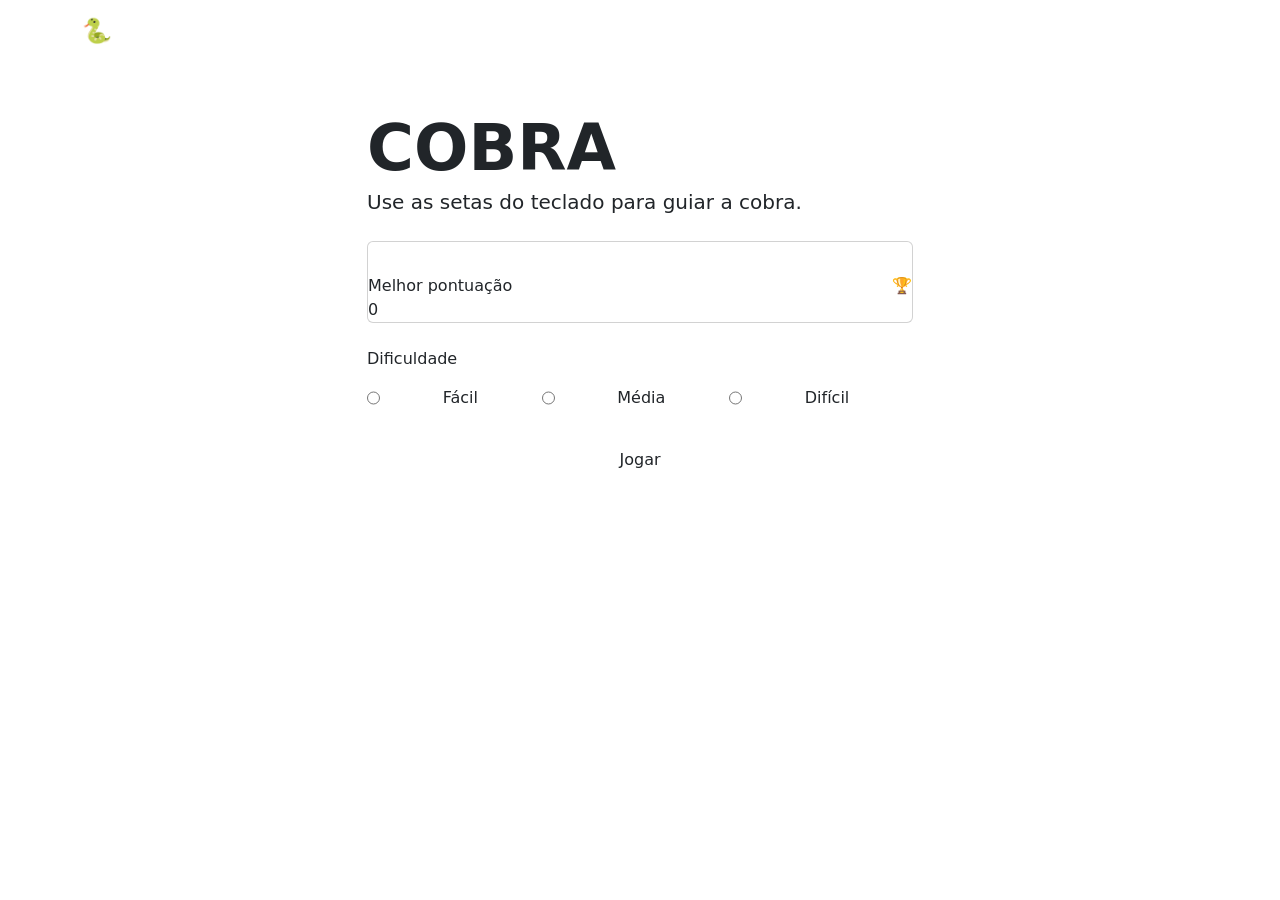
==== index.html @ 400e7e05 "first commit" ====
<!DOCTYPE html>
<html lang="en">

<head>
    <meta charset="UTF-8">
    <meta name="viewport" content="width=device-width, initial-scale=1.0">
    <title>jogo da Cobra</title>
    <link rel="stylesheet" href="index.css">
    <link rel="stylesheet" href="https://cdn.jsdelivr.net/npm/bootstrap@5.3.8/dist/css/bootstrap.min.css">
</head>

<body>
    <header>
        <nav class="navbar navbar-dark">
            <div class="container">
                <span class=" navbar-brand fw-bold fs-4">🐍 Jogo da Cobra</span>
                <span class="navbar-text" id="navbar-recorde">recorde: 0 </span>
            </div>
        </nav>
    </header>
    <main class="container py-5">
        <div class="row justify-content-center">
            <div class="col-12 col-md-8 col-lg-6">
                <div class="titulo-bloco mb-4">
                    <hi class="display-3 fw-bold titulo-jogo">COBRA</hi>
                    <p class="lead subtitulo">Use as setas do teclado para guiar a cobra.</p>
                </div>
                <div class="card card-recorde mb-4">
                    <div class="card-body py-3"></div>
                    <div class="row align-item-center">
                        <div class="col">
                            <span class="label-card">Melhor pontuação</span>
                            <div class="valor-recorde" id="recorde-display">0</div>
                        </div>
                        <div class="col-auto">
                            <span class="icone-trofel">🏆</span>
                        </div>
                    </div>
                </div>

                <div class="mb-4">
                    <p class="label-secao mb-2">Dificuldade</p>
                    <div class="btn-group w-100" role="group">
                        <input type="radio" class="bnt-check" name="dificuldade" id="facil" value="200">
                        <label class="btn btn-outline-dif" for="facil">Fácil</label>

                         <input type="radio" class="bnt-check" name="dificuldade" id="facil" value="200">
                        <label class="btn btn-outline-dif" for="media">Média</label>

                         <input type="radio" class="bnt-check" name="dificuldade" id="facil" value="200">
                        <label class="btn btn-outline-dif" for="dificil">Difícil</label>

                    </div>
                </div>

                <a href="jogo.html" class="btn btn-jogar w-100 mb-3" id="btn-jogar">
                    Jogar
                </a>

            </div>
        </div>
    </main>
</body>

</html>
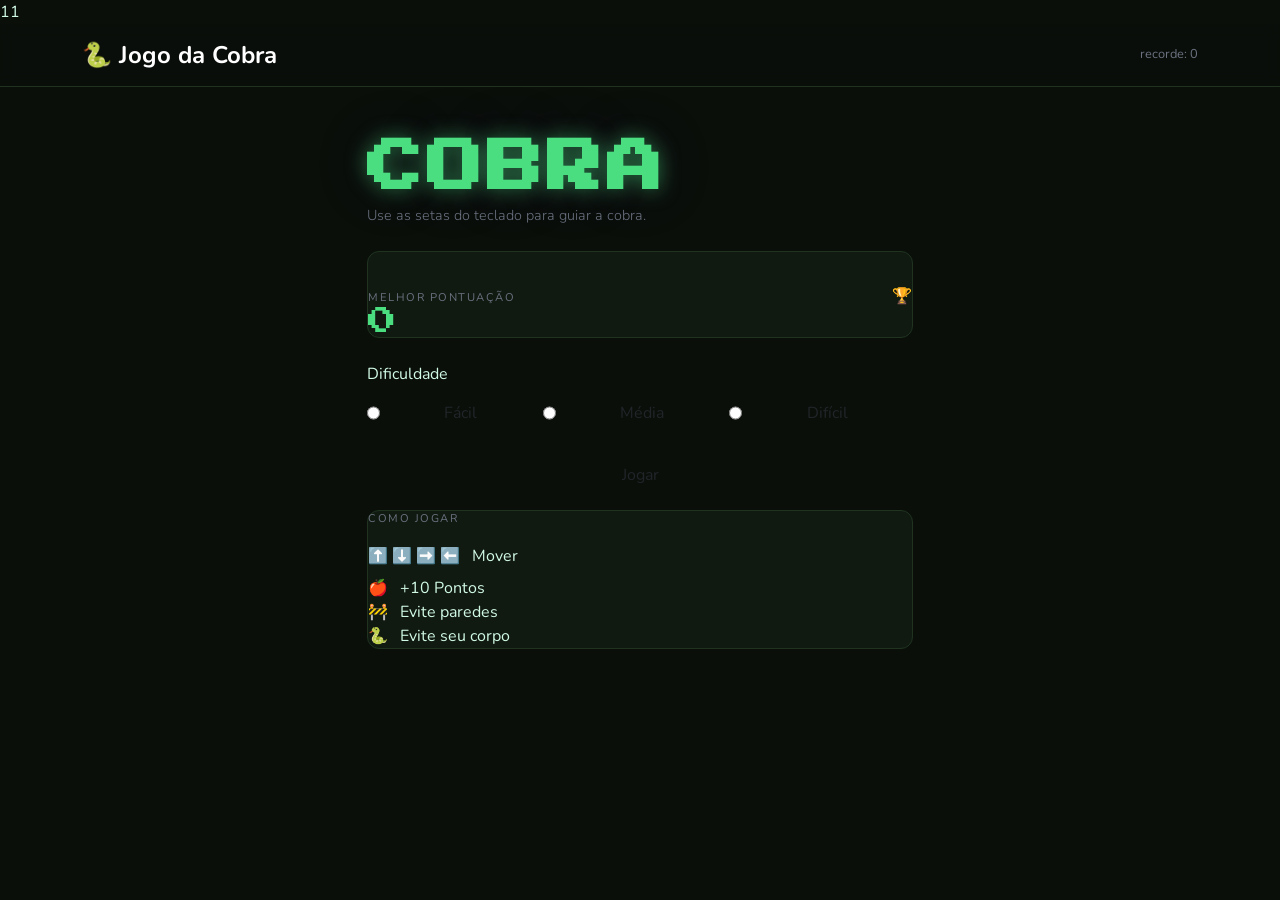
==== commit 37a7dbc4: "atualização" ====
--- a/index.html
+++ b/index.html
@@ -5,12 +5,12 @@
     <meta charset="UTF-8">
     <meta name="viewport" content="width=device-width, initial-scale=1.0">
     <title>jogo da Cobra</title>
+    <link rel="stylesheet" href="https://cdn.jsdelivr.net/npm/bootstrap@5.3.8/dist/css/bootstrap.min.css">
     <link rel="stylesheet" href="index.css">
-    <link rel="stylesheet" href="https://cdn.jsdelivr.net/npm/bootstrap@5.3.8/dist/css/bootstrap.min.css">
 </head>
 
 <body>
-    <header>
+    <header>11
         <nav class="navbar navbar-dark">
             <div class="container">
                 <span class=" navbar-brand fw-bold fs-4">🐍 Jogo da Cobra</span>
@@ -44,10 +44,10 @@
                         <input type="radio" class="bnt-check" name="dificuldade" id="facil" value="200">
                         <label class="btn btn-outline-dif" for="facil">Fácil</label>
 
-                         <input type="radio" class="bnt-check" name="dificuldade" id="facil" value="200">
+                        <input type="radio" class="bnt-check" name="dificuldade" id="facil" value="200">
                         <label class="btn btn-outline-dif" for="media">Média</label>
 
-                         <input type="radio" class="bnt-check" name="dificuldade" id="facil" value="200">
+                        <input type="radio" class="bnt-check" name="dificuldade" id="facil" value="200">
                         <label class="btn btn-outline-dif" for="dificil">Difícil</label>
 
                     </div>
@@ -57,9 +57,44 @@
                     Jogar
                 </a>
 
+                <div class="card card-instrucoes">
+                    <p class="label-card mb-3">Como jogar</p>
+                    <div class="row g-2 text-start">
+                        <div class="col-6">
+                            <div class="instrucao-item">⬆️ ⬇️ ➡️ ⬅️ &nbsp; Mover</div>
+                        </div>
+                        <div>
+                            <div class="col-6">
+                                <div class="instrucao-item"> 🍎 &nbsp; +10 Pontos </div>
+                            </div>
+                            <div class="col-6">
+                                <div class="instrucao-item"> 🚧 &nbsp; Evite paredes </div>
+                            </div>
+                            <div class="col-6">
+                                <div class="instrucao-item"> 🐍 &nbsp; Evite seu corpo </div>
+                            </div>
+                        </div>
+
+
+
+                    </div>
+                </div>
             </div>
-        </div>
     </main>
+
+    <script src="https://cdn.jsdelivr.net/npm/bootstrap@5.3.3/dist/js/bootstrap.bundle.min.js"></script>
+    <script>
+        const recorde = localStorage.getItem("cobra_recorde") || 0;
+        document.getElementById("recorde -display").textContent = recorde;
+        document.getElementById('nav-recorde').textContent = "Recorde" + recorde;
+
+      document.getElementById('bnt-jogar').addEventListener("click", () => {
+        const dificuldadeSelecionada = document.querySelector('input[name="dificuldade"]:checked').value;
+        localStorage.setItem("cobra_velocidade", dificuldadeSelecionada);
+      });
+
+    </script>
+
+
 </body>
-
 </html>
--- a/index.css
+++ b/index.css
@@ -0,0 +1,81 @@
+@import url('https://fonts.googleapis.com/css2?family=Nunito:ital,wght@0,200..1000;1,200..1000&family=Press+Start+2P&display=swap');
+
+:root {
+    --verde: #4ADE80;
+        --verde-escuro: #16A34A;
+        --fundo: #0A0F0A;
+        --fundo-card: #111A11;
+        --borda: #1F3320;
+        --texto: #D1FAE5;
+        --esmaecido: #6B7280;
+}
+
+*{
+box-sizing: border-box;
+margin: 0;
+padding: 0;
+}
+body {
+    font-family: "Nunito", sans-serif;
+    background-color: var(--fundo);
+    color: var(--texto);
+    min-width: 100vh;
+    background-image: 
+    radial-gradient(ellipse at 20% 20%, rgba(74,222,128,0.06)0%,tranparent 60%),
+    radial-gradient(ellipse at 80% 80% rgba(22,163,74,0.05)0%, tranparent 60% );
+}
+/*NAVBAR*/
+.navbar{
+    background: rgba(10,15,10,0.9);
+    border-bottom: 1px solid var(--borda);
+    backdrop-filter: blur(8px);
+}
+navbar-brand{
+    font-family: "Press Start 2P",monospace;
+    font-size: 0.85rem!important;
+    color: var(--verde) !important;
+    letter-spacing: 1px;
+}
+.navbar-text{
+    font-size: 0.8rem;
+    color: var(--esmaecido);
+}
+/*TÍTULO*/
+.titulo-jogo{
+    font-family: "Press Start 2P",monospace;
+    font-size: clamp(2rem,8.5vw,3.5rem) !important;
+    color: var(--verde);
+    text-shadow: 0 0 20px rgba(74,222,128,0.5), 0 0 60px rgba(74,22,128,0.2);
+    line-height: 1.2;
+    letter-spacing: 4px;
+}
+
+.subtitulo{
+    color: var(--esmaecido);
+    font-size: 0.9rem;
+    line-height: 1.7;
+}
+/*CARDS*/
+.card-recorde,.card-instrucoes{
+    background: var(--fundo-card);
+    border: 1px solid var(--borda);
+    border-radius: 12px;
+    color: var(--texto);
+}
+.label-card{
+    font-size: 0.7rem;
+    text-transform: uppercase;
+    letter-spacing: 1.5px;
+    color: var(--esmaecido);
+    margin-bottom: 4px;
+}
+.valor-recorde{
+    font-family: "Press Start 2P",monospace;
+    font-size: 1.8rem;
+    color: var(--verde);
+    line-height: 1;
+}
+.icone-trofeu{
+    font-size: 2rem;
+    opacity: 0.8;
+}
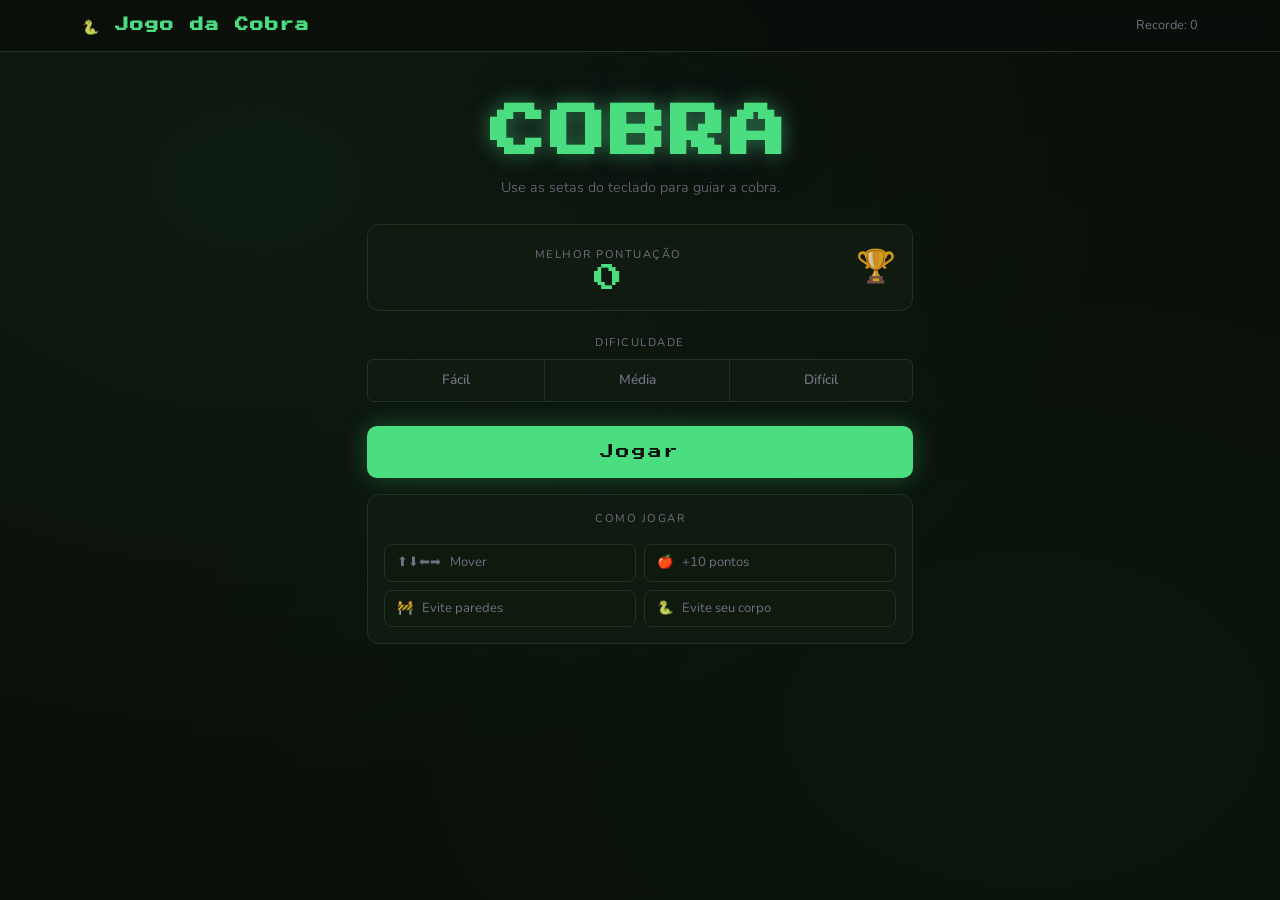
==== commit ae0ada95: "final" ====
--- a/index.html
+++ b/index.html
@@ -1,55 +1,58 @@
 <!DOCTYPE html>
-<html lang="en">
-
+<html lang="pt-br">
 <head>
     <meta charset="UTF-8">
     <meta name="viewport" content="width=device-width, initial-scale=1.0">
-    <title>jogo da Cobra</title>
+    <title>Jogo da Cobra</title>
+
     <link rel="stylesheet" href="https://cdn.jsdelivr.net/npm/bootstrap@5.3.8/dist/css/bootstrap.min.css">
     <link rel="stylesheet" href="index.css">
 </head>
-
 <body>
-    <header>11
+    <header>
         <nav class="navbar navbar-dark">
             <div class="container">
-                <span class=" navbar-brand fw-bold fs-4">🐍 Jogo da Cobra</span>
-                <span class="navbar-text" id="navbar-recorde">recorde: 0 </span>
+                <span class="navbar-brand fw-bold fs-4">🐍 Jogo da Cobra</span>
+                <span class="navbar-text" id="navbar-recorde">Recorde: 0</span>
             </div>
         </nav>
     </header>
+
     <main class="container py-5">
         <div class="row justify-content-center">
-            <div class="col-12 col-md-8 col-lg-6">
+            <div class="col-12 col-md-8 col-lg-6 text-center">
+
                 <div class="titulo-bloco mb-4">
-                    <hi class="display-3 fw-bold titulo-jogo">COBRA</hi>
+                    <h1 class="display-3 fw-bold titulo-jogo">COBRA</h1>
                     <p class="lead subtitulo">Use as setas do teclado para guiar a cobra.</p>
                 </div>
+
                 <div class="card card-recorde mb-4">
-                    <div class="card-body py-3"></div>
-                    <div class="row align-item-center">
-                        <div class="col">
-                            <span class="label-card">Melhor pontuação</span>
-                            <div class="valor-recorde" id="recorde-display">0</div>
+                    <div class="card-body py-3">
+                        <div class="row align-items-center">
+                            <div class="col">
+                                <span class="label-card">Melhor pontuação</span>
+                                <div class="valor-recorde" id="recorde-display">0</div>
+                            </div>
+
+                            <div class="col-auto">
+                                <span class="icone-trofeu">🏆</span>
+                            </div>
                         </div>
-                        <div class="col-auto">
-                            <span class="icone-trofel">🏆</span>
-                        </div>
-                    </div>
+                    </div> 
                 </div>
 
                 <div class="mb-4">
                     <p class="label-secao mb-2">Dificuldade</p>
                     <div class="btn-group w-100" role="group">
-                        <input type="radio" class="bnt-check" name="dificuldade" id="facil" value="200">
+                        <input type="radio" class="btn-check" name="dificuldade" id="facil" value="200">
                         <label class="btn btn-outline-dif" for="facil">Fácil</label>
 
-                        <input type="radio" class="bnt-check" name="dificuldade" id="facil" value="200">
+                        <input type="radio" class="btn-check" name="dificuldade" id="media" value="130">
                         <label class="btn btn-outline-dif" for="media">Média</label>
 
-                        <input type="radio" class="bnt-check" name="dificuldade" id="facil" value="200">
+                        <input type="radio" class="btn-check" name="dificuldade" id="dificil" value="70">
                         <label class="btn btn-outline-dif" for="dificil">Difícil</label>
-
                     </div>
                 </div>
 
@@ -58,43 +61,38 @@
                 </a>
 
                 <div class="card card-instrucoes">
-                    <p class="label-card mb-3">Como jogar</p>
-                    <div class="row g-2 text-start">
-                        <div class="col-6">
-                            <div class="instrucao-item">⬆️ ⬇️ ➡️ ⬅️ &nbsp; Mover</div>
-                        </div>
-                        <div>
+                    <div class="card-body">
+                        <p class="label-card mb-3">Como jogar</p>
+                        <div class="row g-2 text-start">
                             <div class="col-6">
-                                <div class="instrucao-item"> 🍎 &nbsp; +10 Pontos </div>
+                                <div class="instrucao-item">⬆⬇⬅➡ &nbsp; Mover</div>
                             </div>
                             <div class="col-6">
-                                <div class="instrucao-item"> 🚧 &nbsp; Evite paredes </div>
+                                <div class="instrucao-item">🍎 &nbsp; +10 pontos</div>
                             </div>
                             <div class="col-6">
-                                <div class="instrucao-item"> 🐍 &nbsp; Evite seu corpo </div>
+                                <div class="instrucao-item">🚧 &nbsp; Evite paredes</div>
+                            </div>
+                            <div class="col-6">
+                                <div class="instrucao-item">🐍 &nbsp; Evite seu corpo</div>
                             </div>
                         </div>
-
-
-
                     </div>
                 </div>
             </div>
+        </div>
     </main>
 
     <script src="https://cdn.jsdelivr.net/npm/bootstrap@5.3.3/dist/js/bootstrap.bundle.min.js"></script>
     <script>
         const recorde = localStorage.getItem("cobra_recorde") || 0;
-        document.getElementById("recorde -display").textContent = recorde;
-        document.getElementById('nav-recorde').textContent = "Recorde" + recorde;
+        document.getElementById("recorde-display").textContent = recorde;
+        document.getElementById("nav-recorde").textContent = "Recorde: " + recorde;
 
-      document.getElementById('bnt-jogar').addEventListener("click", () => {
-        const dificuldadeSelecionada = document.querySelector('input[name="dificuldade"]:checked').value;
-        localStorage.setItem("cobra_velocidade", dificuldadeSelecionada);
-      });
-
+        document.getElementById("btn-jogar").addEventListener("click", () => {
+            const dificuldadeSelecionada = document.querySelector('input[name="dificuldade"]:checked').value;
+            localStorage.setItem("cobra_velocidade", dificuldadeSelecionada);
+        });
     </script>
-
-
 </body>
 </html>
--- a/index.css
+++ b/index.css
@@ -2,80 +2,155 @@
 
 :root {
     --verde: #4ADE80;
-        --verde-escuro: #16A34A;
-        --fundo: #0A0F0A;
-        --fundo-card: #111A11;
-        --borda: #1F3320;
-        --texto: #D1FAE5;
-        --esmaecido: #6B7280;
+    --verde-escuro: #16A34A;
+    --fundo: #0A0F0A;
+    --fundo-card: #111A11;
+    --borda: #1F3320;
+    --texto: #D1FAE5;
+    --esmaecido: #6B7280;
 }
 
-*{
-box-sizing: border-box;
-margin: 0;
-padding: 0;
+* {
+    box-sizing: border-box;
+    margin: 0;
+    padding: 0;
 }
+
 body {
     font-family: "Nunito", sans-serif;
     background-color: var(--fundo);
     color: var(--texto);
-    min-width: 100vh;
-    background-image: 
-    radial-gradient(ellipse at 20% 20%, rgba(74,222,128,0.06)0%,tranparent 60%),
-    radial-gradient(ellipse at 80% 80% rgba(22,163,74,0.05)0%, tranparent 60% );
+    min-height: 100vh;
+    background-image:
+        radial-gradient(ellipse at 20% 20%, rgba(74, 222, 128, 0.06) 0%, transparent 60%),
+        radial-gradient(ellipse at 80% 80%, rgba(22, 163, 74, 0.05) 0%, transparent 60%);
 }
+
 /*NAVBAR*/
-.navbar{
-    background: rgba(10,15,10,0.9);
+.navbar {
+    background:  rgba(10, 15, 10, 0.9);
     border-bottom: 1px solid var(--borda);
     backdrop-filter: blur(8px);
 }
-navbar-brand{
-    font-family: "Press Start 2P",monospace;
-    font-size: 0.85rem!important;
+
+.navbar-brand {
+    font-family: "Press Start 2P", monospace;
+    font-size: 0.85rem !important;
     color: var(--verde) !important;
     letter-spacing: 1px;
 }
-.navbar-text{
+
+.navbar-text {
     font-size: 0.8rem;
     color: var(--esmaecido);
 }
+
 /*TÍTULO*/
-.titulo-jogo{
-    font-family: "Press Start 2P",monospace;
-    font-size: clamp(2rem,8.5vw,3.5rem) !important;
+.titulo-jogo {
+    font-family: "Press Start 2P", monospace;
+    font-size: clamp(2rem, 8.5vw, 3.5rem) !important;
     color: var(--verde);
-    text-shadow: 0 0 20px rgba(74,222,128,0.5), 0 0 60px rgba(74,22,128,0.2);
+    text-shadow:
+        0 0 20px rgba(74, 222, 128, 0.5),
+        0 0 60px rgba(74, 22, 128, 0.2);
     line-height: 1.2;
     letter-spacing: 4px;
 }
 
-.subtitulo{
+.subtitulo {
     color: var(--esmaecido);
     font-size: 0.9rem;
     line-height: 1.7;
 }
+
 /*CARDS*/
-.card-recorde,.card-instrucoes{
+.card-recorde,
+.card-instrucoes {
     background: var(--fundo-card);
     border: 1px solid var(--borda);
     border-radius: 12px;
     color: var(--texto);
 }
-.label-card{
+
+.label-card {
     font-size: 0.7rem;
     text-transform: uppercase;
     letter-spacing: 1.5px;
     color: var(--esmaecido);
     margin-bottom: 4px;
 }
-.valor-recorde{
-    font-family: "Press Start 2P",monospace;
+
+.valor-recorde {
+    font-family: "Press Start 2P", monospace;
     font-size: 1.8rem;
     color: var(--verde);
     line-height: 1;
 }
-.icone-trofeu{
+
+.icone-trofeu {
     font-size: 2rem;
     opacity: 0.8;
+}
+
+/*DIFICULDADE*/
+.label-secao {
+    font-size: 0.7rem;
+    text-transform: uppercase;
+    letter-spacing: 1.5px;
+    color: var(--esmaecido);
+}
+
+.btn-outline-dif {
+    background: var(--fundo-card);
+    border-color: var(--borda);
+    color: var(--esmaecido);
+    font-weight: 600;
+    font-size: 0.85rem;
+    padding: 10px;
+    transition: all 0.2s;
+}
+
+.btn-check:checked + .btn-outline-dif {
+    background: var(--verde-escuro);
+    border-color: var(--verde);
+    color: #FFFFFF;
+}
+
+.btn-outline-dif:hover {
+    background: #1A2E1A !important;
+    border-color: var(--verde) !important;
+    color: var(--verde) !important;
+}
+
+/*BOTÃO JOGAR*/
+.btn-jogar {
+    font-family: "Press Start 2P", monospace;
+    font-size: 0.85rem;
+    background: var(--verde);
+    color: #0A0F0A;
+    border: none;
+    border-radius: 10px;
+    padding: 16px;
+    letter-spacing: 2px;
+    text-decoration: none;
+    display: block;
+    transition: all 0.2s;
+    box-shadow: 0 0 24px rgba(74, 222, 128, 0.3);
+}
+
+.btn-jogar:hover {
+    background: #86EFAC;
+    color: #0A0F0A;
+    box-shadow: 0 0 40px rgba(74, 222, 128, 0.5);
+    transform: translateY(-2px);
+}
+
+/*INSTRUÇÕES*/
+.instrucao-item {
+    background: #0F1A0F;
+    border: 1px solid var(--borda);
+    border-radius: 8px;
+    padding: 8px 12px;
+    font-size: 0.82rem;
+    color: var(--esmaecido);
 }
